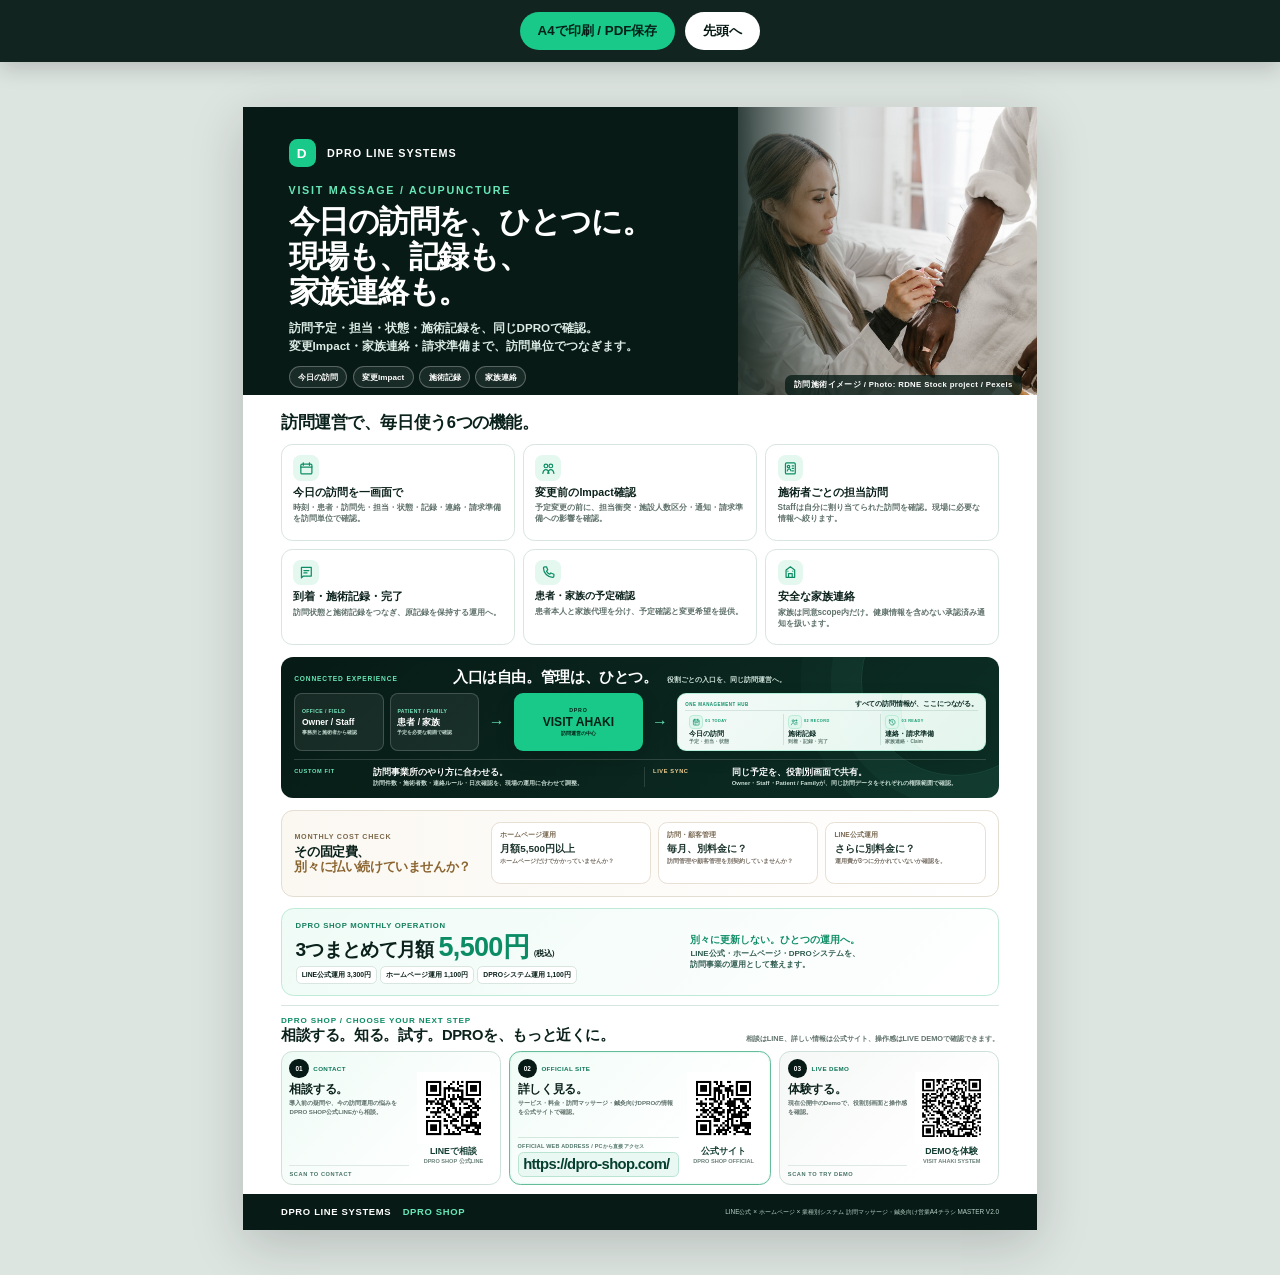
==== flyer-visit-ahaki.html @ f4271aed "Align VISIT AHAKI LP and A4 with presentation master" ====
<!DOCTYPE html>

<html lang="ja">
<head>
<meta charset="utf-8"/>
<meta content="width=device-width,initial-scale=1" name="viewport"/>
<title>DPRO 訪問マッサージ・鍼灸 A4 FLYER MASTER V2.0</title>
<style>
:root{--ink:#0b211b;--deep:#071a15;--deep2:#0d3026;--mint:#18c98a;--mint2:#e5f8f0;--paper:#fff;--soft:#f4f7f5;--line:#d9e5df;--muted:#5f716a;--warm:#f7f3eb;--gold:#b4873d}
*{box-sizing:border-box}
html,body{margin:0;padding:0;background:#dde5e1;color:var(--ink);font-family:"Yu Gothic","Hiragino Kaku Gothic ProN","Noto Sans JP",Meiryo,sans-serif;-webkit-print-color-adjust:exact;print-color-adjust:exact}
.toolbar{position:sticky;top:0;z-index:20;display:flex;gap:10px;justify-content:center;padding:12px;background:rgba(7,26,21,.95);box-shadow:0 6px 22px rgba(0,0,0,.18)}
.toolbar button{border:0;border-radius:999px;padding:10px 18px;font-weight:800;cursor:pointer}.toolbar .primary{background:var(--mint);color:#052018}.toolbar .secondary{background:#fff;color:var(--deep)}
.sheet{width:210mm;height:297mm;margin:12mm auto;background:var(--paper);box-shadow:0 14px 50px rgba(0,0,0,.18);position:relative;overflow:hidden}
.hero{height:76mm;background:var(--deep);color:#fff;display:grid;grid-template-columns:1.36fr .82fr;overflow:hidden;position:relative}
.hero-copy{padding:8.5mm 7mm 6mm 12mm;position:relative;z-index:2}
.hero-photo{position:relative;overflow:hidden}.hero-photo img{width:100%;height:100%;object-fit:cover;object-position:55% center;display:block}
.hero-photo:after{content:"";position:absolute;inset:0;background:linear-gradient(90deg,rgba(7,26,21,.82) 0%,rgba(7,26,21,.12) 36%,rgba(7,26,21,0) 68%)}
.brand{display:flex;align-items:center;gap:3mm;font-size:2.85mm;font-weight:900;letter-spacing:.09em}.brandmark{width:7.2mm;height:7.2mm;border-radius:2.2mm;background:var(--mint);display:grid;place-items:center;font-size:3.6mm;font-weight:900}
.eyebrow{margin-top:4.7mm;color:#69e7b8;font-size:2.85mm;font-weight:900;letter-spacing:.16em}
h1{margin:2.4mm 0 2.3mm;font-size:8.25mm;line-height:1.12;letter-spacing:-.04em}.lead{margin:0;max-width:102mm;font-size:3.08mm;line-height:1.52;color:#dcebe5;font-weight:700}
.lead .lead-line{display:block;white-space:nowrap}
.pillrow{display:flex;gap:1.5mm;flex-wrap:wrap;margin-top:3mm}.pill{border:1px solid rgba(255,255,255,.27);background:rgba(255,255,255,.075);padding:1.3mm 2.2mm;border-radius:999px;font-size:2.15mm;font-weight:800}
.photo-label{position:absolute;right:4mm;bottom:4mm;z-index:3;background:rgba(7,26,21,.78);padding:1.5mm 2.4mm;border-radius:1.8mm;font-size:2.05mm;font-weight:900;letter-spacing:.05em}
.main{padding:4.7mm 10mm 0}
.section-title{font-size:4.4mm;font-weight:900;letter-spacing:-.025em;margin:0 0 2.6mm}.section-title span{color:var(--mint)}
.feature-grid{display:grid;grid-template-columns:repeat(3,1fr);gap:2.2mm}.feature{border:1px solid var(--line);border-radius:3mm;padding:2.7mm 3mm 2.6mm;min-height:25.5mm;background:#fff}
.icon{width:6.7mm;height:6.7mm;border-radius:2mm;background:var(--mint2);display:grid;place-items:center;margin-bottom:1.3mm}.icon svg{width:3.9mm;height:3.9mm;stroke:#0c8d64;fill:none;stroke-width:2;stroke-linecap:round;stroke-linejoin:round}
.feature h3{margin:0 0 .9mm;font-size:2.82mm;line-height:1.22}.feature h3.keep-line{white-space:nowrap;font-size:2.66mm}.feature p{margin:0;color:var(--muted);font-size:2.16mm;line-height:1.36;font-weight:620}
.ecosystem{margin-top:3mm;border-radius:3.2mm;background:linear-gradient(135deg,#071a15 0%,#0c2f25 100%);color:#fff;padding:3.2mm 3.5mm 3mm;position:relative;overflow:hidden}
.ecosystem:after{content:"";position:absolute;right:-14mm;top:-19mm;width:50mm;height:50mm;border:1px solid rgba(105,231,184,.13);border-radius:50%;box-shadow:0 0 0 8mm rgba(105,231,184,.035),0 0 0 16mm rgba(105,231,184,.025)}
.eco-head{display:grid;grid-template-columns:39mm 1fr;gap:3mm;align-items:end;position:relative;z-index:1}
.eco-kicker{font-size:1.75mm;color:#67e7b7;font-weight:900;letter-spacing:.13em;padding-bottom:.6mm}
.eco-title{display:flex;align-items:baseline;gap:2.4mm;flex-wrap:nowrap}.eco-title h3{margin:0;font-size:3.92mm;line-height:1.08;letter-spacing:-.025em;white-space:nowrap}.eco-title p{margin:0;color:#cfe3dc;font-size:1.82mm;line-height:1.3;font-weight:700;white-space:nowrap}
.eco-diagram{margin-top:2.3mm;display:grid;grid-template-columns:49mm 6mm 34mm 6mm 1fr;gap:1.6mm;align-items:stretch;position:relative;z-index:1}
.channels{display:grid;grid-template-columns:1fr 1fr;gap:1.5mm}.channel{border:1px solid rgba(255,255,255,.18);background:rgba(255,255,255,.065);border-radius:2.1mm;padding:2mm 1.8mm;min-height:14.8mm;display:flex;flex-direction:column;justify-content:center}.channel .tag{font-size:1.35mm;letter-spacing:.08em;color:#7be9c0;font-weight:900}.channel strong{margin-top:.7mm;font-size:2.25mm;line-height:1.2}.channel small{font-size:1.45mm;color:#bcd4cb;margin-top:.5mm;font-weight:700}
.join{display:grid;place-items:center;color:#67e7b7;font-size:4.2mm;font-weight:300}.hub{border-radius:2.4mm;background:#18c98a;color:#062218;display:flex;flex-direction:column;align-items:center;justify-content:center;text-align:center;box-shadow:0 7px 20px rgba(0,0,0,.14)}.hub small{font-size:1.4mm;font-weight:900;letter-spacing:.15em}.hub strong{font-size:3.2mm;line-height:1;margin:.55mm 0}.hub span{font-size:1.45mm;font-weight:800}
.management-panel{position:relative;overflow:hidden;border-radius:2.4mm;border:1px solid rgba(103,231,183,.46);background:linear-gradient(135deg,rgba(248,255,252,.98) 0%,rgba(232,249,242,.98) 100%);color:#0a2b22;padding:1.45mm 1.8mm 1.35mm;display:grid;grid-template-rows:auto 1fr;gap:.8mm;box-shadow:0 6px 18px rgba(0,0,0,.10)}
.management-panel:after{content:"";position:absolute;right:-8mm;top:-12mm;width:30mm;height:30mm;border:1px solid rgba(24,201,138,.12);border-radius:50%;box-shadow:0 0 0 5mm rgba(24,201,138,.035)}
.management-head{display:flex;align-items:baseline;justify-content:space-between;gap:2mm;position:relative;z-index:1;border-bottom:1px solid rgba(10,76,57,.12);padding-bottom:.65mm}
.management-head .mk{font-size:1.18mm;letter-spacing:.12em;font-weight:900;color:#0b8e66;white-space:nowrap}.management-head strong{font-size:1.92mm;line-height:1.08;letter-spacing:-.02em;white-space:nowrap}
.management-items{display:grid;grid-template-columns:repeat(3,1fr);position:relative;z-index:1;min-height:0}.management-item{padding:.32mm 1.05mm 0;display:flex;flex-direction:column;justify-content:center;min-width:0}.management-item+.management-item{border-left:1px solid rgba(10,76,57,.13)}
.management-row{display:flex;align-items:center;gap:.65mm;min-width:0}.management-icon{width:3.65mm;height:3.65mm;border-radius:1.05mm;background:#dff7ed;display:grid;place-items:center;flex:0 0 auto;border:1px solid #bcebd8}.management-icon svg{width:2.25mm;height:2.25mm;fill:none;stroke:#0a8d65;stroke-width:1.8;stroke-linecap:round;stroke-linejoin:round}.management-item .num{font-size:1.02mm;color:#0b9a6d;font-weight:900;letter-spacing:.105em;line-height:1;white-space:nowrap}.management-item b{font-size:1.94mm;line-height:1.1;margin-top:.35mm;white-space:nowrap}.management-item small{font-size:1.22mm;line-height:1.15;color:#5c776d;font-weight:750;margin-top:.28mm;white-space:nowrap}
.strength-grid{margin-top:2.1mm;border-top:1px solid rgba(255,255,255,.15);padding-top:1.8mm;display:grid;grid-template-columns:1fr 1fr;gap:2mm;position:relative;z-index:1}
.strength{display:grid;grid-template-columns:19mm 1fr;grid-template-areas:"tag title" "tag body";column-gap:1.8mm;align-items:start;padding-right:1.8mm}
.strength+.strength{border-left:1px solid rgba(255,255,255,.13);padding-left:2.2mm;padding-right:0}
.strength span{grid-area:tag;font-size:1.5mm;color:#70e9bb;font-weight:900;letter-spacing:.11em;padding-top:.25mm}
.strength strong{grid-area:title;font-size:2.38mm;line-height:1.18;white-space:nowrap}
.strength p{grid-area:body;margin:.62mm 0 0;color:#c9ddd5;font-size:1.58mm;line-height:1.28;font-weight:650}
.strength.sync span{color:#f1cf92}
.strength.sync strong{color:#fff}.strength p b{color:#fff;font-weight:900}.strength.sync p b{color:#f1cf92}
.cost-check{margin-top:3mm;border:1px solid #e4ddd1;border-radius:3.2mm;background:linear-gradient(90deg,#fbf8f2 0%,#fff 100%);padding:3mm 3.3mm;display:grid;grid-template-columns:49mm 1fr;gap:3mm;align-items:center}
.cost-head .small{font-size:1.9mm;font-weight:900;letter-spacing:.1em;color:#7c694b}.cost-head h3{margin:.8mm 0 0;font-size:3.48mm;line-height:1.16;letter-spacing:-.03em}.cost-head h3 span{color:#8b6530;white-space:nowrap}
.cost-items{display:grid;grid-template-columns:repeat(3,1fr);gap:1.8mm}.cost-item{background:#fff;border:1px solid #e7dfd3;border-radius:2.5mm;padding:2.1mm 2.2mm;min-height:16.5mm}.cost-item .label{font-size:1.76mm;font-weight:900;color:#78674f;margin-bottom:.75mm}.cost-item strong{display:block;font-size:2.62mm;line-height:1.16;color:#1b332c;white-space:nowrap}.cost-item small{display:block;font-size:1.67mm;line-height:1.25;color:#786f65;margin-top:.65mm;font-weight:650}
.price{margin-top:3mm;border:1px solid #bfead8;border-radius:3.3mm;background:linear-gradient(135deg,#effbf6,#fff);padding:3.1mm 3.6mm;display:grid;grid-template-columns:1.24fr .96fr;gap:4mm;align-items:center}.price .top{font-size:2.05mm;font-weight:900;color:#16805f;letter-spacing:.08em}.price h2{font-size:5.05mm;line-height:1.06;margin:.8mm 0 1.1mm;letter-spacing:-.035em}.price h2 strong{font-size:7.15mm;color:#0c8c64}.price h2 small{font-size:2.2mm}.breakdown{display:flex;gap:.8mm;flex-wrap:wrap}.breakdown span{font-size:1.8mm;font-weight:800;background:#fff;border:1px solid var(--line);padding:.8mm 1.35mm;border-radius:1.4mm}.price-message{font-size:2.12mm;line-height:1.38;font-weight:800;color:#315c50}.price-message strong{display:block;color:#0c8c64;font-size:2.55mm;line-height:1.2;margin-bottom:.75mm;white-space:nowrap}.price-message .message-line{display:block;white-space:nowrap}
.contact{margin-top:2.4mm;border-top:1px solid var(--line);padding-top:2.4mm}
.contact-head{display:grid;grid-template-columns:1.15fr .85fr;gap:5mm;align-items:end;margin-bottom:1.8mm}
.contact-head .brandline{font-size:2.15mm;color:#0c8c64;font-weight:900;letter-spacing:.10em}
.contact-head h3{font-size:3.9mm;line-height:1.15;margin:.75mm 0 0;letter-spacing:-.025em}
.contact-head p{font-size:1.95mm;line-height:1.42;margin:0;color:var(--muted);font-weight:700;text-align:right}
.action-grid{display:grid;grid-template-columns:.94fr 1.12fr .94fr;gap:2.2mm}
.action-card{border:1px solid #cfe0d8;border-radius:3mm;padding:1.8mm 2mm;min-height:35.5mm;display:grid;grid-template-columns:minmax(0,1fr) 20.5mm;gap:1.6mm;align-items:center;background:#fff;overflow:hidden}
.action-card.line{background:linear-gradient(135deg,#eefbf5 0%,#fff 78%)}
.action-card.site{border-color:#64bc99;background:linear-gradient(135deg,#f1fcf7 0%,#fff 72%);box-shadow:inset 0 0 0 .35mm rgba(24,201,138,.07)}
.action-card.demo{background:linear-gradient(135deg,#f5f8f6 0%,#fff 78%)}
.action-copy{min-width:0;align-self:stretch;display:flex;flex-direction:column;justify-content:center}
.action-kicker{display:flex;align-items:center;gap:1.2mm;margin-bottom:1mm;color:#0b7557;font-size:1.65mm;font-weight:900;letter-spacing:.06em}
.action-num{width:5.1mm;height:5.1mm;border-radius:50%;display:grid;place-items:center;background:var(--deep);color:#fff;font-size:1.7mm;letter-spacing:0;flex:0 0 auto}
.action-card h4{font-size:3.12mm;line-height:1.16;margin:0 0 1mm;letter-spacing:-.025em;white-space:nowrap}
.action-card p{font-size:1.62mm;line-height:1.35;margin:0;color:var(--muted);font-weight:700}
.action-note{margin-top:auto;padding-top:1.5mm;border-top:1px solid #dfe9e4;font-size:1.5mm;letter-spacing:.10em;font-weight:900;color:#477266}
.site-url-label{margin-top:auto;padding-top:1.4mm;border-top:1px solid #d3e7de;font-size:1.45mm;letter-spacing:.04em;font-weight:900;color:#52766b}
.site-url{margin-top:.55mm;font-size:3.92mm;line-height:1.05;font-weight:900;color:#063f30;letter-spacing:-.045em;white-space:nowrap;background:#e9f8f2;border:1px solid #b9e4d2;border-radius:1.5mm;padding:1mm 1.2mm}
.action-url{margin-top:auto;padding-top:1.35mm;border-top:1px solid #dfe9e4;font-size:1.48mm;line-height:1.24;font-weight:800;color:#0b4939;word-break:break-all}
.action-card.site .action-url{font-size:2.0mm;color:#063f30;font-weight:900;word-break:normal;letter-spacing:-.01em}
.action-qr{text-align:center;align-self:center}
.action-qr img{width:19.2mm;height:19.2mm;display:block;margin:0 auto .8mm}
.action-qr .qlabel{font-size:2.32mm;font-weight:900;color:#123c31;line-height:1.1}
.action-qr .qmini{font-size:1.48mm;color:#6b8179;font-weight:750;line-height:1.15;margin-top:.3mm}
.footer{position:absolute;left:0;right:0;bottom:0;height:9.5mm;background:var(--deep);display:flex;align-items:center;justify-content:space-between;padding:0 10mm;color:#fff}.footer .fbrand{display:flex;align-items:center;gap:3mm;font-size:2.5mm;font-weight:900;letter-spacing:.07em}.footer .shop{color:#68e7b8}.footer .note{font-size:1.7mm;color:#b8d2c9;text-align:right;line-height:1.3}
@page{size:A4 portrait;margin:0}@media print{html,body{background:#fff}.toolbar{display:none!important}.sheet{margin:0;box-shadow:none}}@media screen and (max-width:900px){.sheet{transform-origin:top center;transform:scale(.72);margin-bottom:-72mm}}
</style>
</head>
<body>
<div class="toolbar"><button class="primary" onclick="window.print()">A4で印刷 / PDF保存</button><button class="secondary" onclick="window.scrollTo({top:0,behavior:'smooth'})">先頭へ</button></div>
<section aria-label="DPRO 訪問マッサージ・鍼灸 A4営業チラシ" class="sheet">
<header class="hero">
<div class="hero-copy">
<div class="brand"><span class="brandmark">D</span><span>DPRO LINE SYSTEMS</span></div>
<div class="eyebrow">VISIT MASSAGE / ACUPUNCTURE</div>
<h1>今日の訪問を、ひとつに。<br/>現場も、記録も、<br/>家族連絡も。</h1>
<p class="lead"><span class="lead-line">訪問予定・担当・状態・施術記録を、同じDPROで確認。</span><span class="lead-line">変更Impact・家族連絡・請求準備まで、訪問単位でつなぎます。</span></p>
<div class="pillrow"><span class="pill">今日の訪問</span><span class="pill">変更Impact</span><span class="pill">施術記録</span><span class="pill">家族連絡</span></div>
</div>
<div class="hero-photo"><img alt="鍼施術を行う施術者と患者のイメージ" src="[data-uri]"/><div class="photo-label">訪問施術イメージ / Photo: RDNE Stock project / Pexels</div></div>
</header>
<main class="main">
<h2 class="section-title">訪問運営で、毎日使う6つの機能。</h2>
<div class="feature-grid">
<article class="feature"><div class="icon"><svg viewbox="0 0 24 24"><rect height="16" rx="2" width="18" x="3" y="5"></rect><path d="M7 3v4M17 3v4M3 10h18"></path></svg></div><h3>今日の訪問を一画面で</h3><p>時刻・患者・訪問先・担当・状態・記録・連絡・請求準備を訪問単位で確認。</p></article>
<article class="feature"><div class="icon"><svg viewbox="0 0 24 24"><circle cx="8" cy="8" r="3"></circle><circle cx="16" cy="8" r="3"></circle><path d="M3 20c.8-4 3-6 5-6s4.2 2 5 6M11 20c.8-4 3-6 5-6s4.2 2 5 6"></path></svg></div><h3>変更前のImpact確認</h3><p>予定変更の前に、担当衝突・施設人数区分・通知・請求準備への影響を確認。</p></article>
<article class="feature"><div class="icon"><svg viewbox="0 0 24 24"><rect height="18" rx="2" width="16" x="4" y="3"></rect><circle cx="9" cy="9" r="2"></circle><path d="M7 16c.6-2.2 1.7-3 3-3s2.4.8 3 3M15 8h2M15 12h2M15 16h2"></path></svg></div><h3>施術者ごとの担当訪問</h3><p>Staffは自分に割り当てられた訪問を確認。現場に必要な情報へ絞ります。</p></article>
<article class="feature"><div class="icon"><svg viewbox="0 0 24 24"><path d="M4 4h16v14H7l-3 3z"></path><path d="M8 9h8M8 13h5"></path></svg></div><h3>到着・施術記録・完了</h3><p>訪問状態と施術記録をつなぎ、原記録を保持する運用へ。</p></article>
<article class="feature"><div class="icon"><svg viewbox="0 0 24 24"><path d="M4 5c0-1 1-2 2-2h3l2 5-2 2c1 2 3 4 5 5l2-2 5 2v3c0 1-1 2-2 2C11 20 4 13 4 5z"></path></svg></div><h3 class="keep-line">患者・家族の予定確認</h3><p>患者本人と家族代理を分け、予定確認と変更希望を提供。</p></article>
<article class="feature"><div class="icon"><svg viewbox="0 0 24 24"><path d="M5 20V8l7-5 7 5v12z"></path><path d="M9 20v-6h6v6M8 10h.01M16 10h.01"></path></svg></div><h3>安全な家族連絡</h3><p>家族は同意scope内だけ。健康情報を含めない承認済み通知を扱います。</p></article>
</div>
<section class="ecosystem">
<div class="eco-head">
<div class="eco-kicker">CONNECTED EXPERIENCE</div>
<div class="eco-title"><h3>入口は自由。管理は、ひとつ。</h3><p>役割ごとの入口を、同じ訪問運営へ。</p></div>
</div>
<div class="eco-diagram">
<div class="channels">
<div class="channel"><span class="tag">OFFICE / FIELD</span><strong>Owner / Staff</strong><small>事務所と施術者から確認</small></div>
<div class="channel"><span class="tag">PATIENT / FAMILY</span><strong>患者 / 家族</strong><small>予定を必要な範囲で確認</small></div>
</div>
<div class="join">→</div>
<div class="hub"><small>DPRO</small><strong>VISIT AHAKI</strong><span>訪問運営の中心</span></div>
<div class="join">→</div>
<div class="management-panel">
<div class="management-head"><span class="mk">ONE MANAGEMENT HUB</span><strong>すべての訪問情報が、ここにつながる。</strong></div>
<div class="management-items">
<div class="management-item"><div class="management-row"><span class="management-icon"><svg viewbox="0 0 24 24"><rect height="15" rx="2" width="16" x="4" y="5"></rect><path d="M8 3v4M16 3v4M4 9h16M8 13h3M13 13h3M8 17h3"></path></svg></span><span class="num">01 TODAY</span></div><b>今日の訪問</b><small>予定・担当・状態</small></div>
<div class="management-item"><div class="management-row"><span class="management-icon"><svg viewbox="0 0 24 24"><circle cx="9" cy="8" r="3"></circle><path d="M4 19c.7-3.2 2.4-5 5-5s4.3 1.8 5 5M16 7h4M18 5v4M16 13h4M16 17h4"></path></svg></span><span class="num">02 RECORD</span></div><b>施術記録</b><small>到着・記録・完了</small></div>
<div class="management-item"><div class="management-row"><span class="management-icon"><svg viewbox="0 0 24 24"><path d="M4 12a8 8 0 1 0 2.3-5.7L4 8.6"></path><path d="M4 4v4.6h4.6M12 8v5l3 2"></path></svg></span><span class="num">03 READY</span></div><b>連絡・請求準備</b><small>家族連絡・Claim</small></div>
</div>
</div>
</div>
<div class="strength-grid">
<div class="strength"><span>CUSTOM FIT</span><strong>訪問事業所のやり方に合わせる。</strong><p>訪問件数・施術者数・連絡ルール・日次確認を、現場の運用に合わせて調整。</p></div>
<div class="strength sync"><span>LIVE SYNC</span><strong>同じ予定を、役割別画面で共有。</strong><p>Owner・Staff・Patient / Familyが、同じ訪問データをそれぞれの権限範囲で確認。</p></div>
</div>
</section>
<section class="cost-check">
<div class="cost-head"><div class="small">MONTHLY COST CHECK</div><h3>その固定費、<br/><span>別々に払い続けていませんか？</span></h3></div>
<div class="cost-items">
<div class="cost-item"><div class="label">ホームページ運用</div><strong>月額5,500円以上</strong><small>ホームページだけでかかっていませんか？</small></div>
<div class="cost-item"><div class="label">訪問・顧客管理</div><strong>毎月、別料金に？</strong><small>訪問管理や顧客管理を別契約していませんか？</small></div>
<div class="cost-item"><div class="label">LINE公式運用</div><strong>さらに別料金に？</strong><small>運用費が3つに分かれていないか確認を。</small></div>
</div>
</section>
<section class="price"><div><div class="top">DPRO SHOP MONTHLY OPERATION</div><h2>3つまとめて月額 <strong>5,500円</strong><small>（税込）</small></h2><div class="breakdown"><span>LINE公式運用 3,300円</span><span>ホームページ運用 1,100円</span><span>DPROシステム運用 1,100円</span></div></div><div class="price-message"><strong>別々に更新しない。ひとつの運用へ。</strong><span class="message-line">LINE公式・ホームページ・DPROシステムを、</span><span class="message-line">訪問事業の運用として整えます。</span></div></section>
<section class="contact">
<div class="contact-head">
<div><div class="brandline">DPRO SHOP / CHOOSE YOUR NEXT STEP</div><h3>相談する。知る。試す。DPROを、もっと近くに。</h3></div>
<p>相談はLINE、詳しい情報は公式サイト、操作感はLIVE DEMOで確認できます。</p>
</div>
<div class="action-grid">
<article class="action-card line">
<div class="action-copy"><div class="action-kicker"><span class="action-num">01</span> CONTACT</div><h4>相談する。</h4><p>導入前の疑問や、今の訪問運用の悩みをDPRO SHOP公式LINEから相談。</p><div class="action-note">SCAN TO CONTACT</div></div>
<div class="action-qr"><img alt="LINEで相談 QR" src="[data-uri]"/><div class="qlabel">LINEで相談</div><div class="qmini">DPRO SHOP 公式LINE</div></div>
</article>
<article class="action-card site">
<div class="action-copy"><div class="action-kicker"><span class="action-num">02</span> OFFICIAL SITE</div><h4>詳しく見る。</h4><p>サービス・料金・訪問マッサージ・鍼灸向けDPROの情報を公式サイトで確認。</p><div class="site-url-label">OFFICIAL WEB ADDRESS / PCから直接アクセス</div><div class="site-url">https://dpro-shop.com/</div></div>
<div class="action-qr"><img alt="公式サイト QR" src="[data-uri]"/><div class="qlabel">公式サイト</div><div class="qmini">DPRO SHOP OFFICIAL</div></div>
</article>
<article class="action-card demo">
<div class="action-copy"><div class="action-kicker"><span class="action-num">03</span> LIVE DEMO</div><h4>体験する。</h4><p>現在公開中のDemoで、役割別画面と操作感を確認。</p><div class="action-note">SCAN TO TRY DEMO</div></div>
<div class="action-qr"><img alt="DEMOを体験 QR" src="[data-uri]"/><div class="qlabel">DEMOを体験</div><div class="qmini">VISIT AHAKI SYSTEM</div></div>
</article>
</div>
</section>
</main>
<footer class="footer"><div class="fbrand"><span>DPRO LINE SYSTEMS</span><span class="shop">DPRO SHOP</span></div><div class="note">LINE公式 × ホームページ × 業種別システム
訪問マッサージ・鍼灸向け営業A4チラシ MASTER V2.0</div></footer>
</section></body></html>
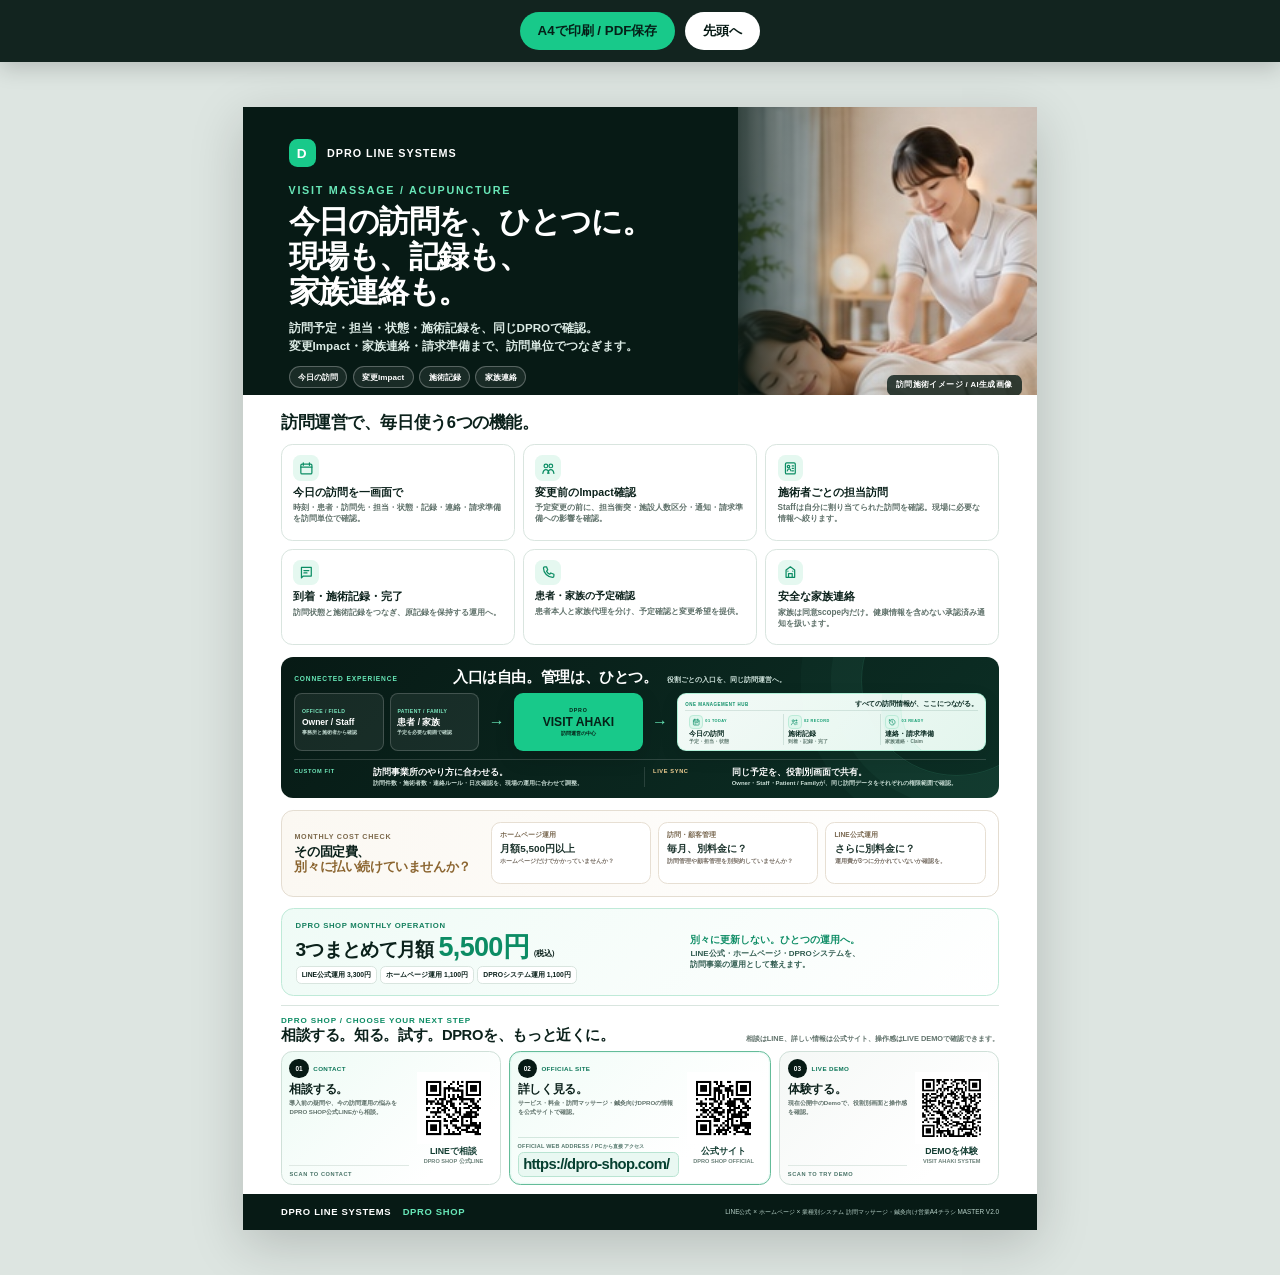
==== commit 9d55936a: "Add files via upload" ====
--- a/flyer-visit-ahaki.html
+++ b/flyer-visit-ahaki.html
@@ -92,7 +92,7 @@
 <p class="lead"><span class="lead-line">訪問予定・担当・状態・施術記録を、同じDPROで確認。</span><span class="lead-line">変更Impact・家族連絡・請求準備まで、訪問単位でつなぎます。</span></p>
 <div class="pillrow"><span class="pill">今日の訪問</span><span class="pill">変更Impact</span><span class="pill">施術記録</span><span class="pill">家族連絡</span></div>
 </div>
-<div class="hero-photo"><img alt="鍼施術を行う施術者と患者のイメージ" src="[data-uri]"/><div class="photo-label">訪問施術イメージ / Photo: RDNE Stock project / Pexels</div></div>
+<div class="hero-photo"><img alt="清潔な室内で訪問マッサージを行う日本人施術者と利用者のイメージ" src="[data-uri]"/><div class="photo-label">訪問施術イメージ / AI生成画像</div></div>
 </header>
 <main class="main">
 <h2 class="section-title">訪問運営で、毎日使う6つの機能。</h2>
@@ -163,4 +163,4 @@
 </main>
 <footer class="footer"><div class="fbrand"><span>DPRO LINE SYSTEMS</span><span class="shop">DPRO SHOP</span></div><div class="note">LINE公式 × ホームページ × 業種別システム
 訪問マッサージ・鍼灸向け営業A4チラシ MASTER V2.0</div></footer>
-</section></body></html>+</section></body></html>
